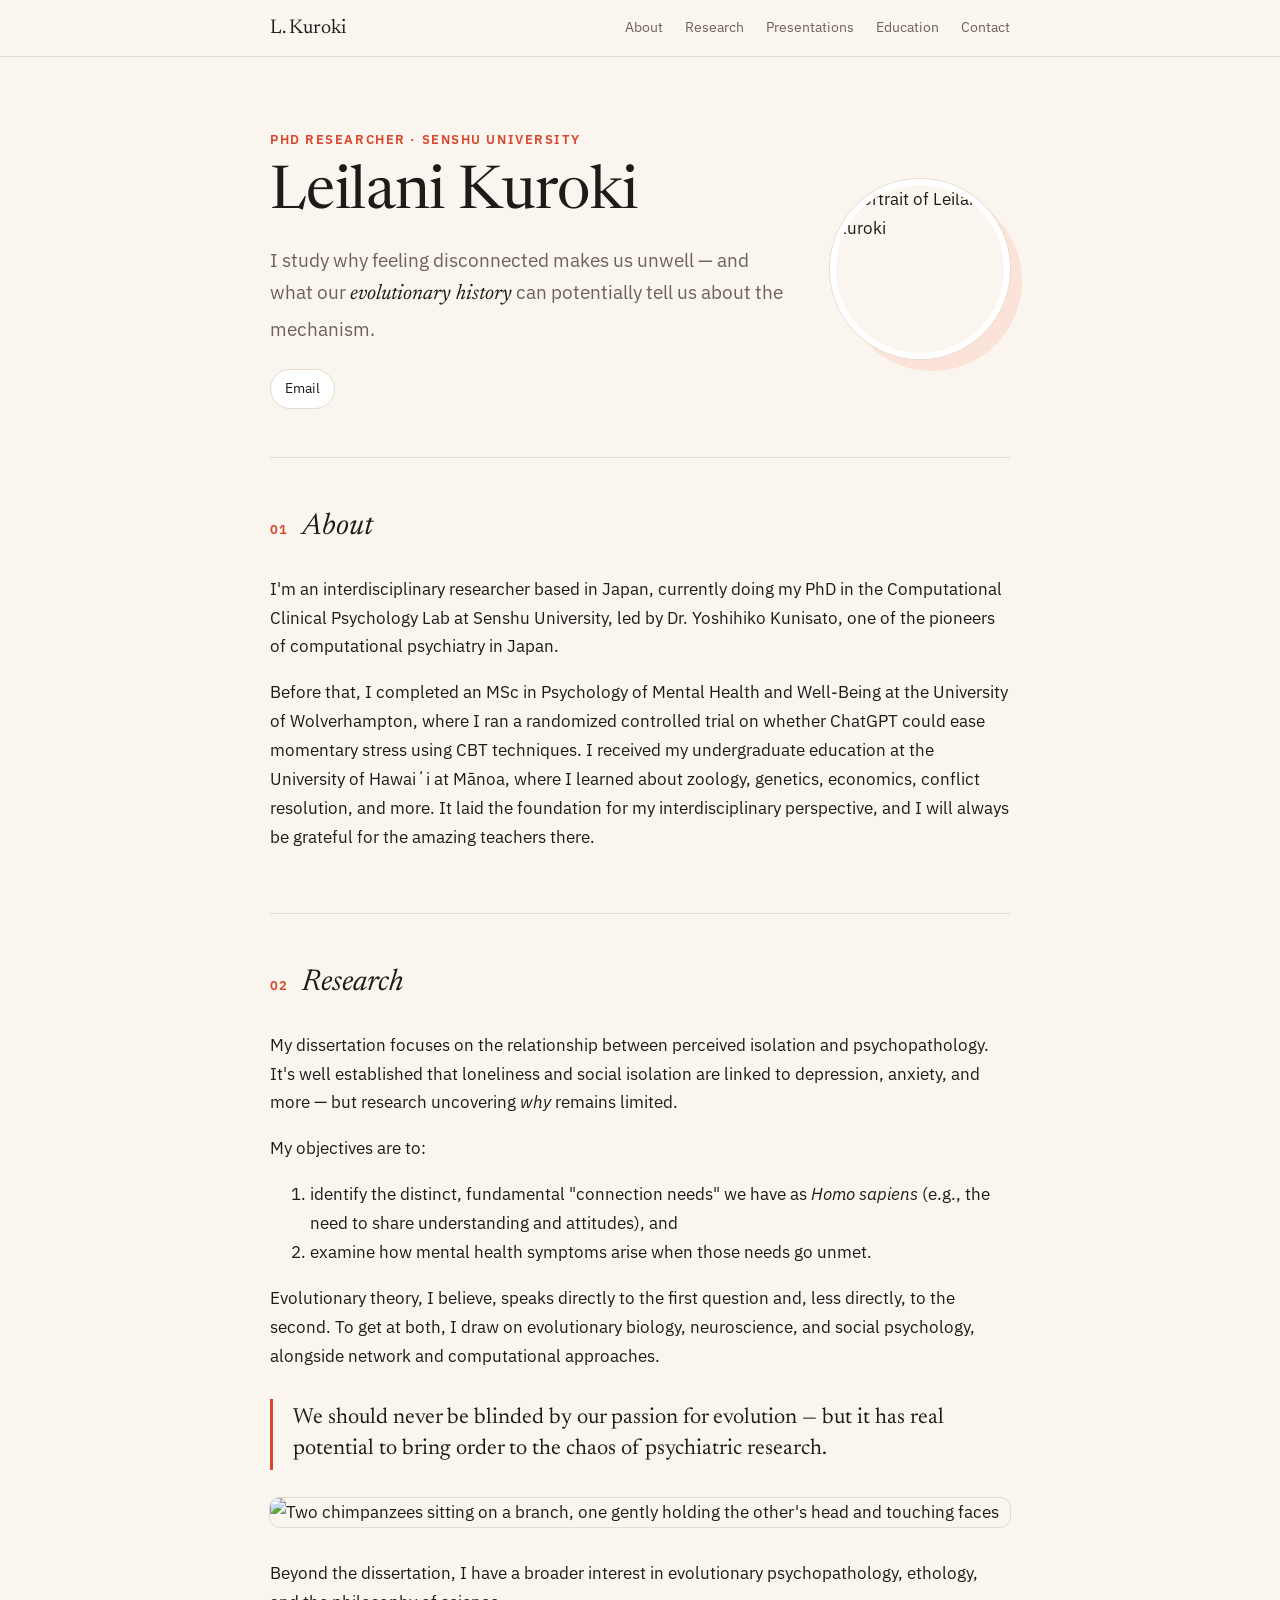
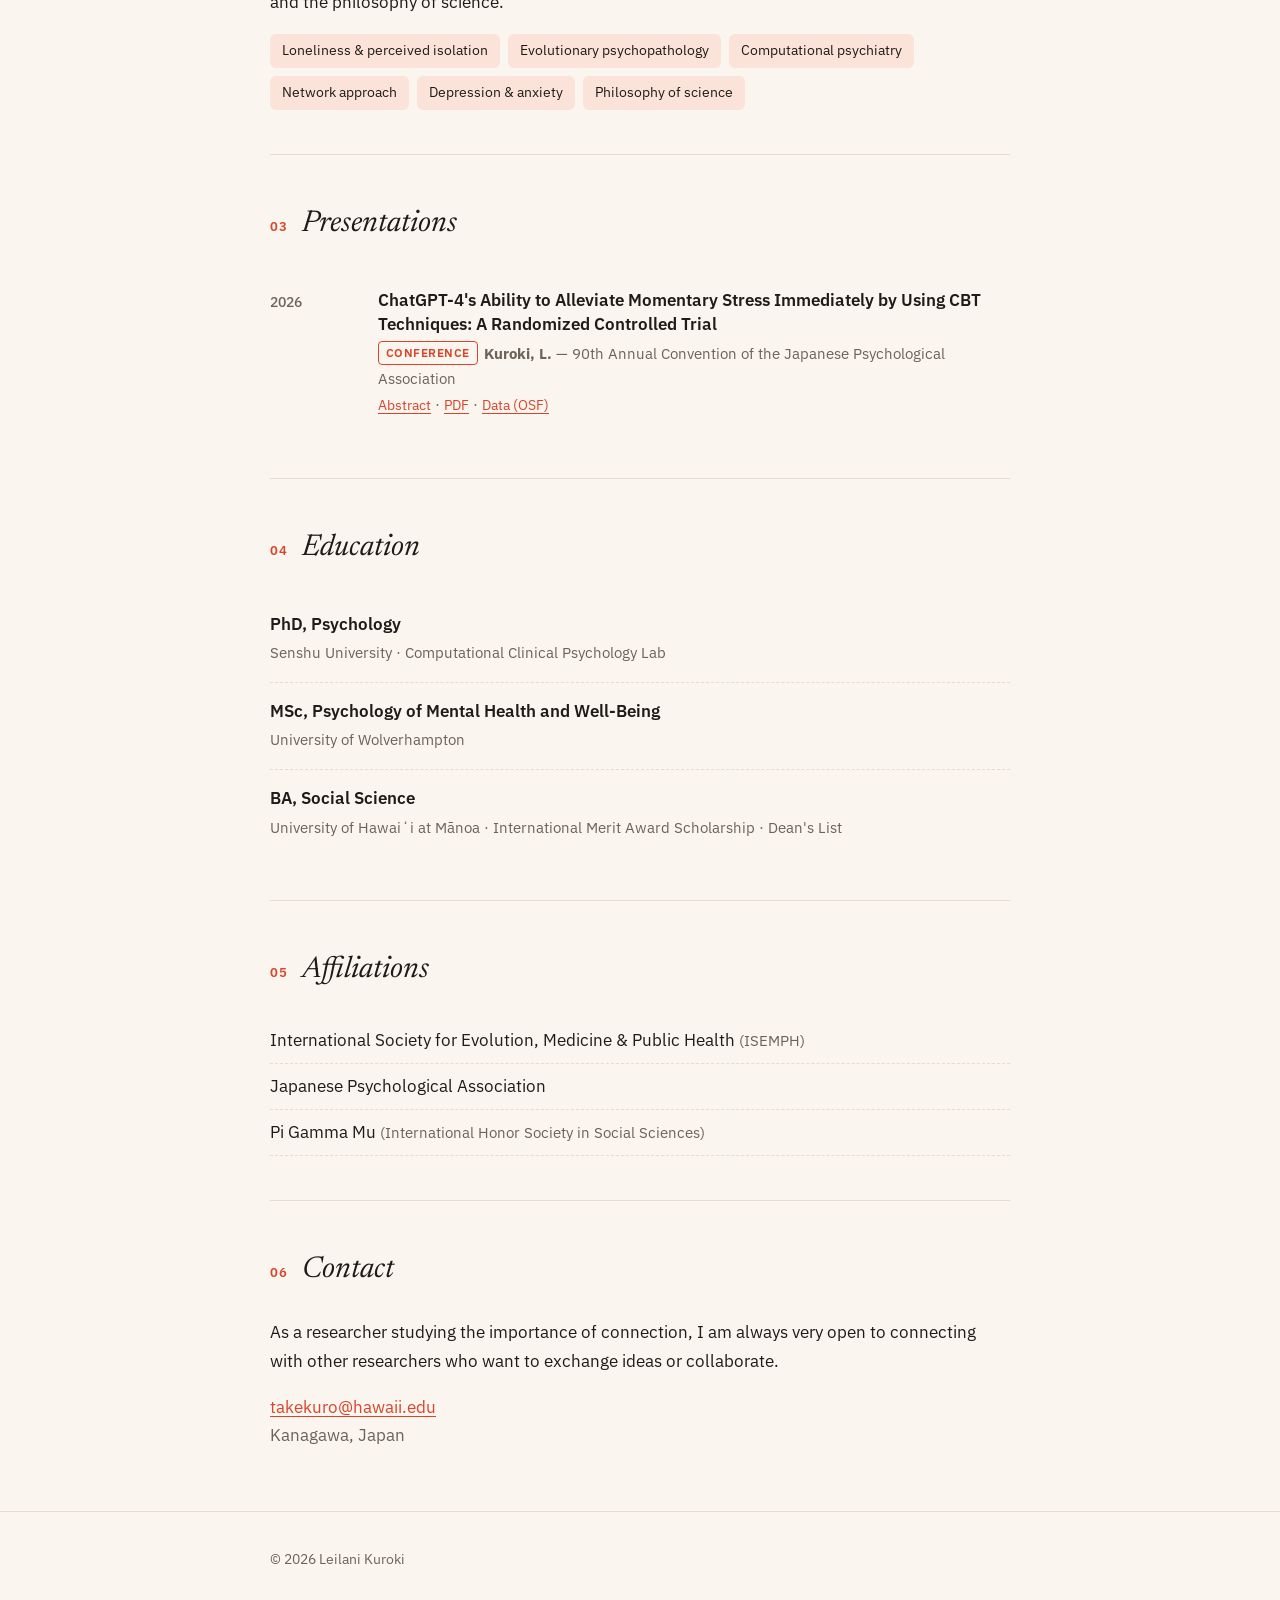
==== index.html @ a98e3aec "Add files via upload" ====
<!doctype html>
<html lang="en">
<head>
<meta charset="utf-8">
<meta name="viewport" content="width=device-width, initial-scale=1">
<title>Leilani Kuroki</title>
<meta name="description" content="Leilani Kuroki — PhD student in computational clinical psychology at Senshu University, researching perceived isolation, psychopathology, and evolutionary psychiatry.">
<link rel="preconnect" href="https://fonts.googleapis.com">
<link rel="preconnect" href="https://fonts.gstatic.com" crossorigin>
<link href="https://fonts.googleapis.com/css2?family=Newsreader:ital,opsz,wght@0,6..72,400;0,6..72,500;1,6..72,400&family=IBM+Plex+Sans:wght@400;500;600&display=swap" rel="stylesheet">
<style>
  /* =========================================================
     COLORS — change these to restyle the whole site
     ========================================================= */
  :root {
    --paper: #faf6ef;
    --ink: #1f1b18;
    --muted: #6b625a;
    --line: #e4dccf;
    --accent: #d9442a;        /* vermilion, borrowed from your CV */
    --accent-soft: #fbe3d9;
    --card: #ffffff;
  }
  @media (prefers-color-scheme: dark) {
    :root {
      --paper: #171412;
      --ink: #efe8de;
      --muted: #a89e93;
      --line: #322b26;
      --accent: #ff7a5c;
      --accent-soft: #3a211b;
      --card: #1f1b18;
    }
  }

  * { box-sizing: border-box; }
  html { scroll-behavior: smooth; }
  body {
    margin: 0;
    background: var(--paper);
    color: var(--ink);
    font: 400 17px/1.7 "IBM Plex Sans", system-ui, sans-serif;
    -webkit-font-smoothing: antialiased;
  }
  a { color: var(--accent); text-decoration-thickness: 1px; text-underline-offset: 3px; }
  a:hover { text-decoration-thickness: 2px; }

  .wrap { max-width: 780px; margin: 0 auto; padding: 0 20px; }

  /* ---------- top nav ---------- */
  nav {
    position: sticky; top: 0; z-index: 10;
    background: color-mix(in srgb, var(--paper) 88%, transparent);
    backdrop-filter: blur(8px);
    border-bottom: 1px solid var(--line);
  }
  nav .wrap { display: flex; justify-content: space-between; align-items: center; height: 56px; }
  nav .mark { font-family: "Newsreader", serif; font-size: 20px; color: var(--ink); text-decoration: none; }
  nav ul { list-style: none; display: flex; gap: 22px; margin: 0; padding: 0; font-size: 14px; }
  nav ul a { color: var(--muted); text-decoration: none; }
  nav ul a:hover { color: var(--accent); }
  @media (max-width: 560px) { nav ul { display: none; } }

  /* ---------- hero ---------- */
  header.hero { padding: 72px 0 48px; }
  .hero-grid { display: grid; grid-template-columns: 1fr 180px; gap: 40px; align-items: center; }
  .eyebrow {
    font-size: 13px; letter-spacing: .12em; text-transform: uppercase;
    color: var(--accent); font-weight: 600; margin: 0 0 12px;
  }
  h1 {
    font-family: "Newsreader", serif; font-weight: 400;
    font-size: clamp(40px, 7vw, 60px); line-height: 1.05; margin: 0 0 18px;
    letter-spacing: -.01em;
  }
  .lede { font-size: 19px; color: var(--muted); margin: 0 0 24px; max-width: 34em; }
  .lede em { font-family: "Newsreader", serif; font-size: 1.12em; color: var(--ink); }
  .photo {
    width: 180px; height: 180px; border-radius: 50%; object-fit: cover; object-position: center 30%;
    border: 6px solid var(--card);
    box-shadow: 0 0 0 1px var(--line), 12px 12px 0 var(--accent-soft);
  }
  .links { display: flex; flex-wrap: wrap; gap: 10px; }
  .pill {
    display: inline-block; padding: 7px 14px; border: 1px solid var(--line); border-radius: 999px;
    font-size: 14px; color: var(--ink); text-decoration: none; background: var(--card);
  }
  .pill:hover { border-color: var(--accent); color: var(--accent); }
  @media (max-width: 640px) {
    header.hero { padding: 44px 0 32px; }
    .hero-grid { grid-template-columns: 1fr; gap: 24px; }
    .photo { order: -1; width: 130px; height: 130px; }
  }

  /* ---------- sections ---------- */
  section { padding: 44px 0; border-top: 1px solid var(--line); }
  h2 {
    font-family: "Newsreader", serif; font-weight: 400; font-style: italic;
    font-size: 30px; margin: 0 0 22px; display: flex; align-items: baseline; gap: 14px;
  }
  h2 .num { font-family: "IBM Plex Sans", sans-serif; font-style: normal; font-size: 13px; color: var(--accent); font-weight: 600; letter-spacing: .08em; }
  p { margin: 0 0 1em; }

  .pull {
    font-family: "Newsreader", serif; font-size: 22px; line-height: 1.45;
    border-left: 3px solid var(--accent); padding: 4px 0 4px 20px; margin: 28px 0;
  }

  .photo-wide { margin: 8px 0 32px; }
  .photo-wide img { display: block; width: 100%; height: auto; border-radius: 10px; box-shadow: 0 0 0 1px var(--line); }

  /* interests */
  .tags { display: flex; flex-wrap: wrap; gap: 8px; margin-top: 8px; }
  .tag { background: var(--accent-soft); color: var(--ink); font-size: 14px; padding: 5px 12px; border-radius: 6px; }

  /* entries (pubs, education) */
  .entry { display: grid; grid-template-columns: 90px 1fr; gap: 18px; padding: 16px 0; }
  .entry + .entry { border-top: 1px dashed var(--line); }
  .entry .year { font-size: 14px; color: var(--muted); font-weight: 500; padding-top: 3px; }
  .entry h3 { font-size: 17px; font-weight: 600; margin: 0 0 4px; line-height: 1.45; }
  .entry .meta { color: var(--muted); font-size: 15px; margin: 0; }
  .entry .meta a { font-size: 14px; }
  .badge { display: inline-block; font-size: 12px; font-weight: 600; letter-spacing: .04em; text-transform: uppercase;
           color: var(--accent); border: 1px solid var(--accent); border-radius: 4px; padding: 1px 7px; margin-right: 6px; vertical-align: 2px; }
  .entry.no-year { grid-template-columns: 1fr; }
  @media (max-width: 560px) { .entry { grid-template-columns: 1fr; gap: 2px; } }

  .two-col { display: grid; grid-template-columns: 1fr 1fr; gap: 32px; }
  @media (max-width: 640px) { .two-col { grid-template-columns: 1fr; gap: 0; } }
  .plain { list-style: none; padding: 0; margin: 0; }
  .plain li { padding: 8px 0; border-bottom: 1px dashed var(--line); }
  .plain li span { color: var(--muted); font-size: 15px; }

  footer { padding: 36px 0 56px; color: var(--muted); font-size: 14px; border-top: 1px solid var(--line); }
</style>
</head>
<body>

<nav>
  <div class="wrap">
    <a class="mark" href="#">L. Kuroki</a>
    <ul>
      <li><a href="#about">About</a></li>
      <li><a href="#research">Research</a></li>
      <li><a href="#presentations">Presentations</a></li>
      <li><a href="#education">Education</a></li>
      <li><a href="#contact">Contact</a></li>
    </ul>
  </div>
</nav>

<!-- ======================= HERO ======================= -->
<header class="hero">
  <div class="wrap hero-grid">
    <div>
      <p class="eyebrow">PhD Researcher · Senshu University</p>
      <h1>Leilani Kuroki</h1>
      <p class="lede">I study why feeling disconnected makes us unwell — and what our <em>evolutionary history</em> can potentially tell us about the mechanism.</p>
      <div class="links">
        <a class="pill" href="mailto:takekuro@hawaii.edu">Email</a>
        <!-- Add more later by copying a line like this:
        <a class="pill" href="https://orcid.org/0000-0000-0000-0000">ORCID</a>
        <a class="pill" href="https://researchmap.jp/YOUR-ID">researchmap</a>
        -->
      </div>
    </div>
    <img class="photo" src="photo.jpg" alt="Portrait of Leilani Kuroki">
  </div>
</header>

<main class="wrap">

<!-- ======================= ABOUT ======================= -->
<section id="about">
  <h2><span class="num">01</span> About</h2>
  <p>I'm an interdisciplinary researcher based in Japan, currently doing my PhD in the Computational Clinical Psychology Lab at Senshu University, led by Dr. Yoshihiko Kunisato, one of the pioneers of computational psychiatry in Japan.</p>
  <p>Before that, I completed an MSc in Psychology of Mental Health and Well-Being at the University of Wolverhampton, where I ran a randomized controlled trial on whether ChatGPT could ease momentary stress using CBT techniques. I received my undergraduate education at the University of Hawaiʻi at Mānoa, where I learned about zoology, genetics, economics, conflict resolution, and more. It laid the foundation for my interdisciplinary perspective, and I will always be grateful for the amazing teachers there.</p>
</section>

<!-- ======================= RESEARCH ======================= -->
<section id="research">
  <h2><span class="num">02</span> Research</h2>
  <p>My dissertation focuses on the relationship between perceived isolation and psychopathology. It's well established that loneliness and social isolation are linked to depression, anxiety, and more — but research uncovering <em>why</em> remains limited.</p>
  <p>My objectives are to:</p>
  <ol>
    <li>identify the distinct, fundamental "connection needs" we have as <i>Homo sapiens</i> (e.g., the need to share understanding and attitudes), and</li>
    <li>examine how mental health symptoms arise when those needs go unmet.</li>
  </ol>
  <p>Evolutionary theory, I believe, speaks directly to the first question and, less directly, to the second. To get at both, I draw on evolutionary biology, neuroscience, and social psychology, alongside network and computational approaches.</p>
  <p class="pull">We should never be blinded by our passion for evolution — but it has real potential to bring order to the chaos of psychiatric research.</p>
  <figure class="photo-wide"><img src="chimpanzees.jpg" alt="Two chimpanzees sitting on a branch, one gently holding the other's head and touching faces" loading="lazy"></figure>
  <p>Beyond the dissertation, I have a broader interest in evolutionary psychopathology, ethology, and the philosophy of science.</p>
  <div class="tags">
    <span class="tag">Loneliness &amp; perceived isolation</span>
    <span class="tag">Evolutionary psychopathology</span>
    <span class="tag">Computational psychiatry</span>
    <span class="tag">Network approach</span>
    <span class="tag">Depression &amp; anxiety</span>
    <span class="tag">Philosophy of science</span>
  </div>
</section>

<!-- ======================= PRESENTATIONS ======================= -->
<section id="presentations">
  <h2><span class="num">03</span> Presentations</h2>

  <!-- To add a new one, copy everything from <div class="entry"> to its closing </div> -->
  <div class="entry">
    <div class="year">2026</div>
    <div>
      <h3>ChatGPT-4's Ability to Alleviate Momentary Stress Immediately by Using CBT Techniques: A Randomized Controlled Trial</h3>
      <p class="meta"><span class="badge">Conference</span><strong>Kuroki, L.</strong> — 90th Annual Convention of the Japanese Psychological Association</p>
      <p class="meta">
        <a href="https://pub.confit.atlas.jp/en/event/jpa2026/presentation/VQcXR4tV-46" target="_blank" rel="noopener">Abstract</a> ·
        <a href="kuroki-jpa2026.pdf" target="_blank" rel="noopener">PDF</a> ·
        <a href="https://osf.io/59hv4" target="_blank" rel="noopener">Data (OSF)</a>
      </p>
    </div>
  </div>
</section>

<!-- ======================= EDUCATION ======================= -->
<section id="education">
  <h2><span class="num">04</span> Education</h2>
  <div class="entry no-year">
    <div>
      <h3>PhD, Psychology</h3>
      <p class="meta">Senshu University · Computational Clinical Psychology Lab</p>
    </div>
  </div>
  <div class="entry no-year">
    <div>
      <h3>MSc, Psychology of Mental Health and Well-Being</h3>
      <p class="meta">University of Wolverhampton</p>
    </div>
  </div>
  <div class="entry no-year">
    <div>
      <h3>BA, Social Science</h3>
      <p class="meta">University of Hawaiʻi at Mānoa · International Merit Award Scholarship · Dean's List</p>
    </div>
  </div>
</section>

<!-- ======================= AFFILIATIONS ======================= -->
<section id="affiliations">
  <h2><span class="num">05</span> Affiliations</h2>
  <ul class="plain">
    <li>International Society for Evolution, Medicine &amp; Public Health <span>(ISEMPH)</span></li>
    <li>Japanese Psychological Association</li>
    <li>Pi Gamma Mu <span>(International Honor Society in Social Sciences)</span></li>
  </ul>
</section>

<!-- ======================= CONTACT ======================= -->
<section id="contact">
  <h2><span class="num">06</span> Contact</h2>
  <p>As a researcher studying the importance of connection, I am always very open to connecting with other researchers who want to exchange ideas or collaborate.</p>
  <p><a href="mailto:takekuro@hawaii.edu">takekuro@hawaii.edu</a><br>
  <span style="color:var(--muted)">Kanagawa, Japan</span></p>
</section>

</main>

<footer>
  <div class="wrap">© 2026 Leilani Kuroki</div>
</footer>

</body>
</html>
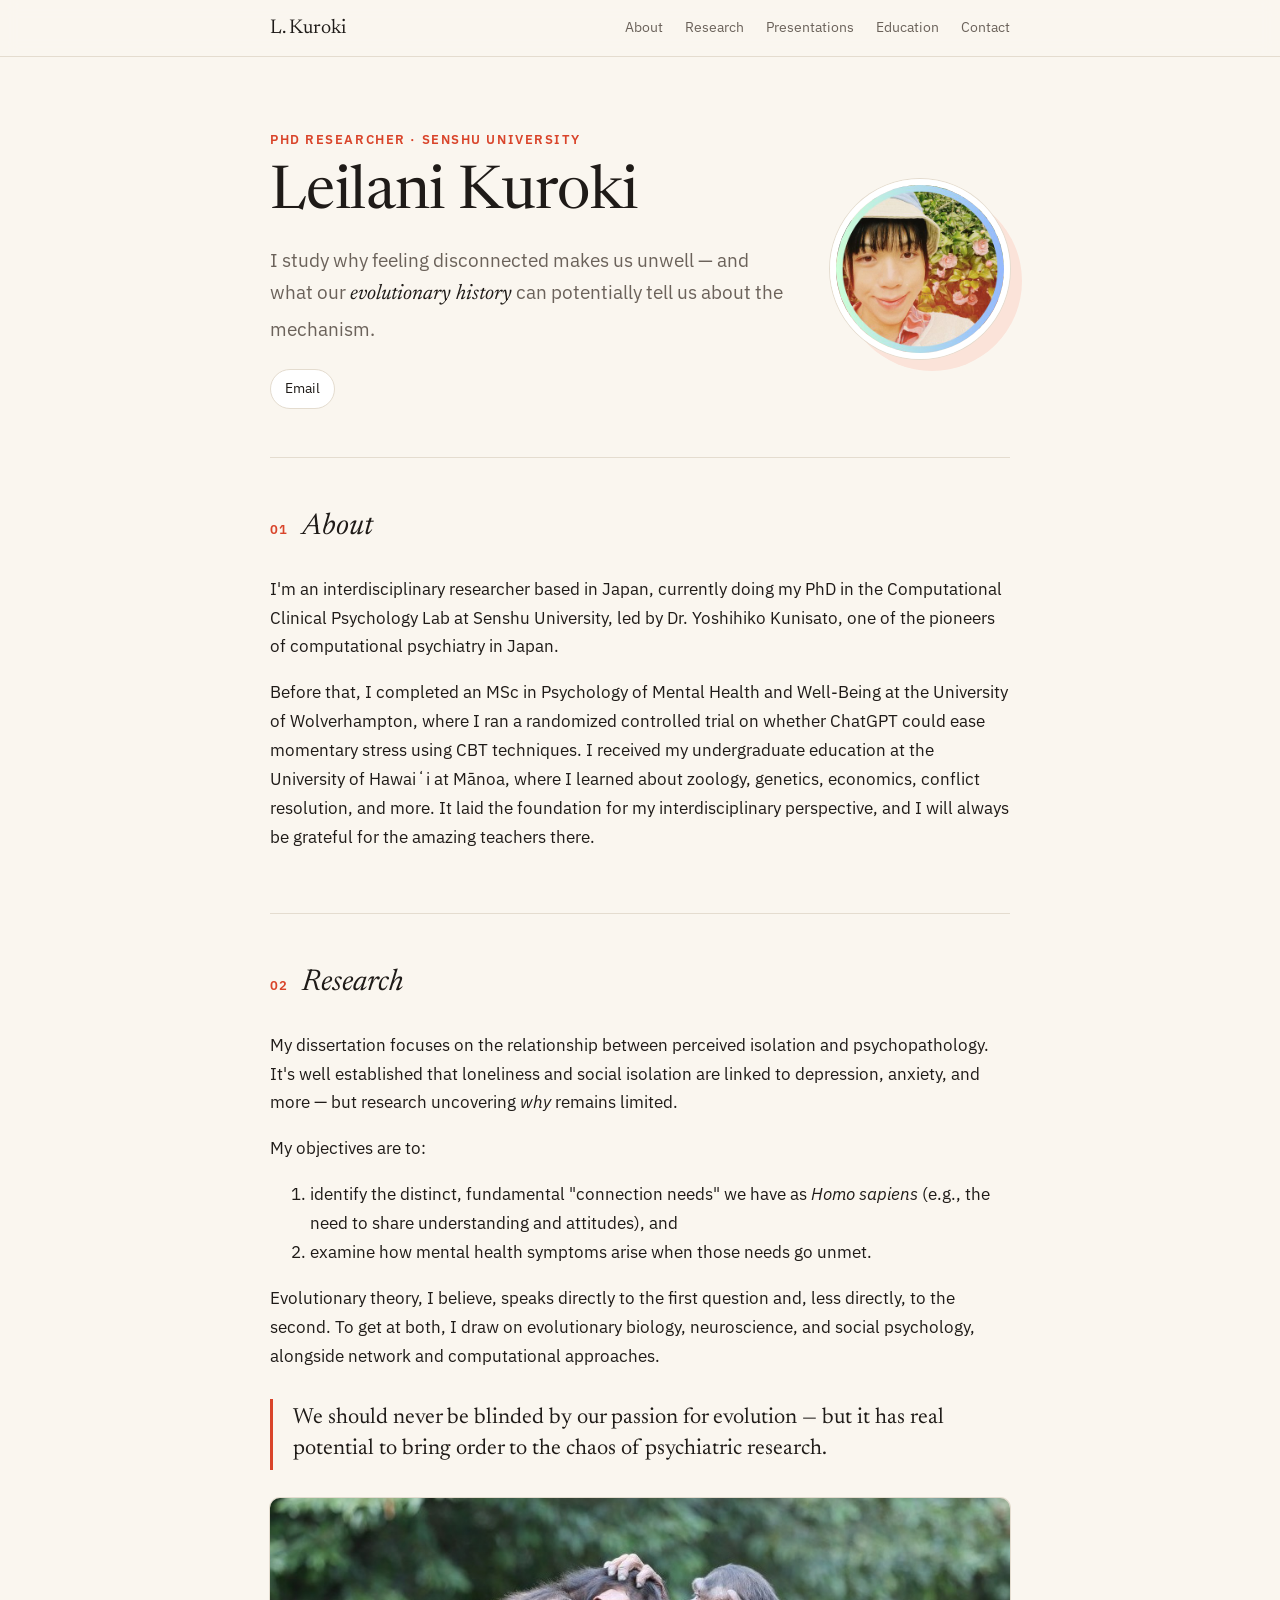
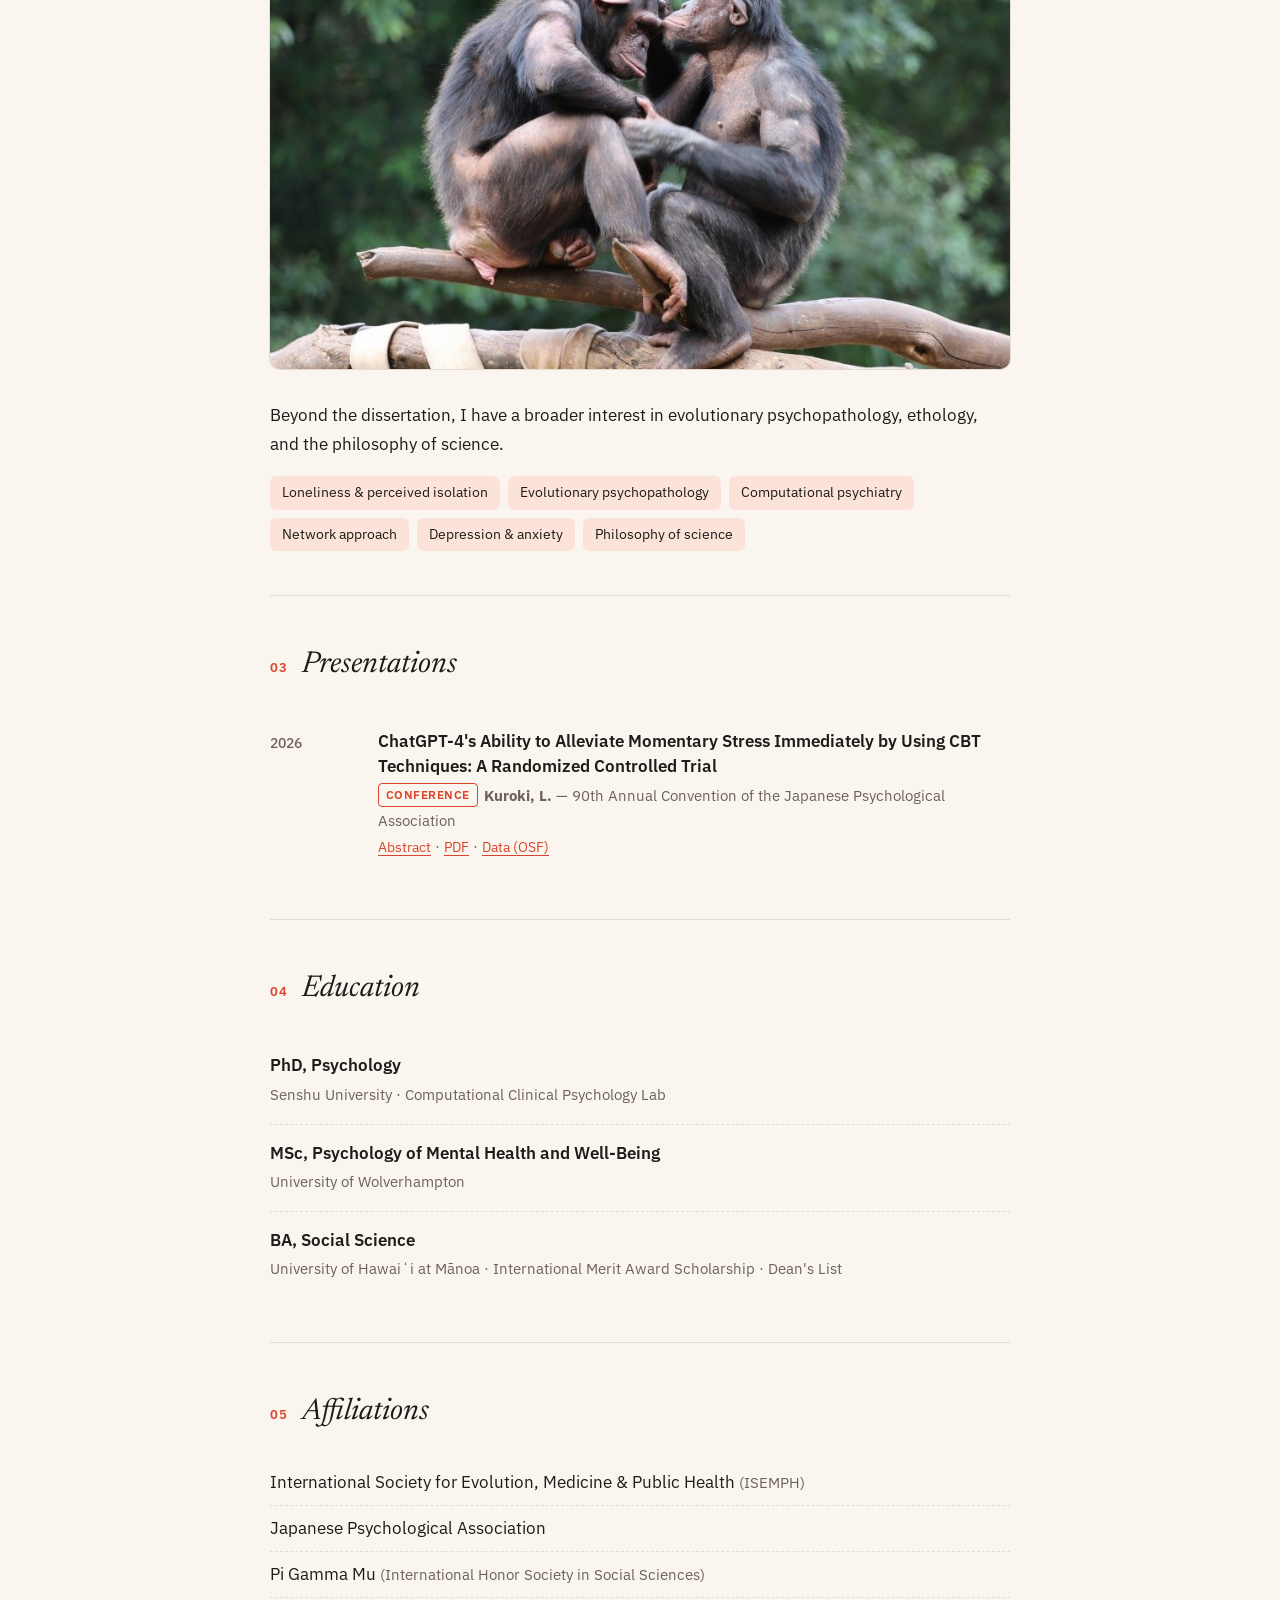
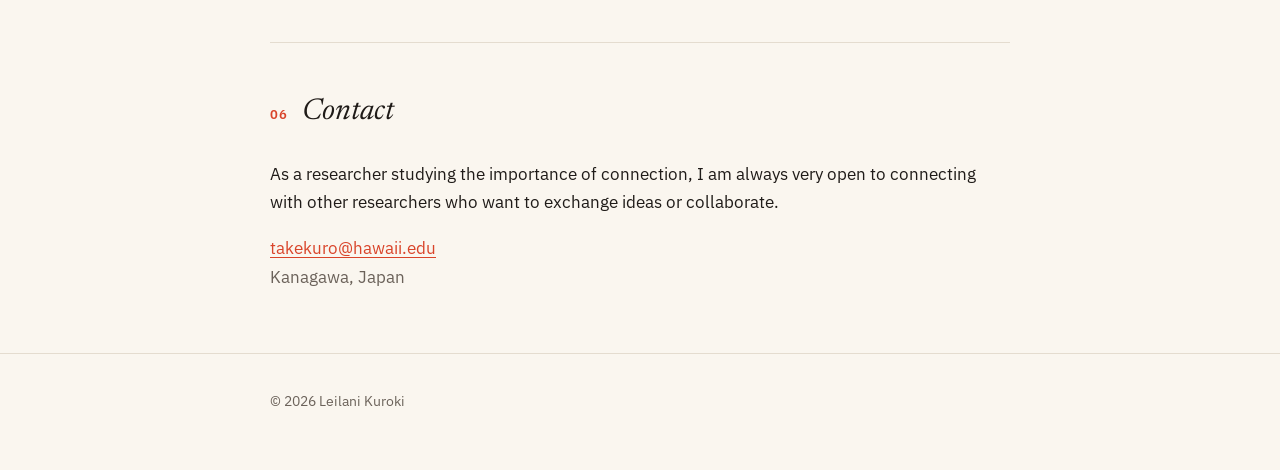
==== commit b6b70210: "Fix missing images: point to chimpanzees.jpeg, shrink headshot to photo.jpg The page referenced chim" ====
--- a/index.html
+++ b/index.html
@@ -188,7 +188,7 @@
   </ol>
   <p>Evolutionary theory, I believe, speaks directly to the first question and, less directly, to the second. To get at both, I draw on evolutionary biology, neuroscience, and social psychology, alongside network and computational approaches.</p>
   <p class="pull">We should never be blinded by our passion for evolution — but it has real potential to bring order to the chaos of psychiatric research.</p>
-  <figure class="photo-wide"><img src="chimpanzees.jpg" alt="Two chimpanzees sitting on a branch, one gently holding the other's head and touching faces" loading="lazy"></figure>
+  <figure class="photo-wide"><img src="chimpanzees.jpeg" alt="Two chimpanzees sitting on a branch, one gently holding the other's head and touching faces" loading="lazy"></figure>
   <p>Beyond the dissertation, I have a broader interest in evolutionary psychopathology, ethology, and the philosophy of science.</p>
   <div class="tags">
     <span class="tag">Loneliness &amp; perceived isolation</span>
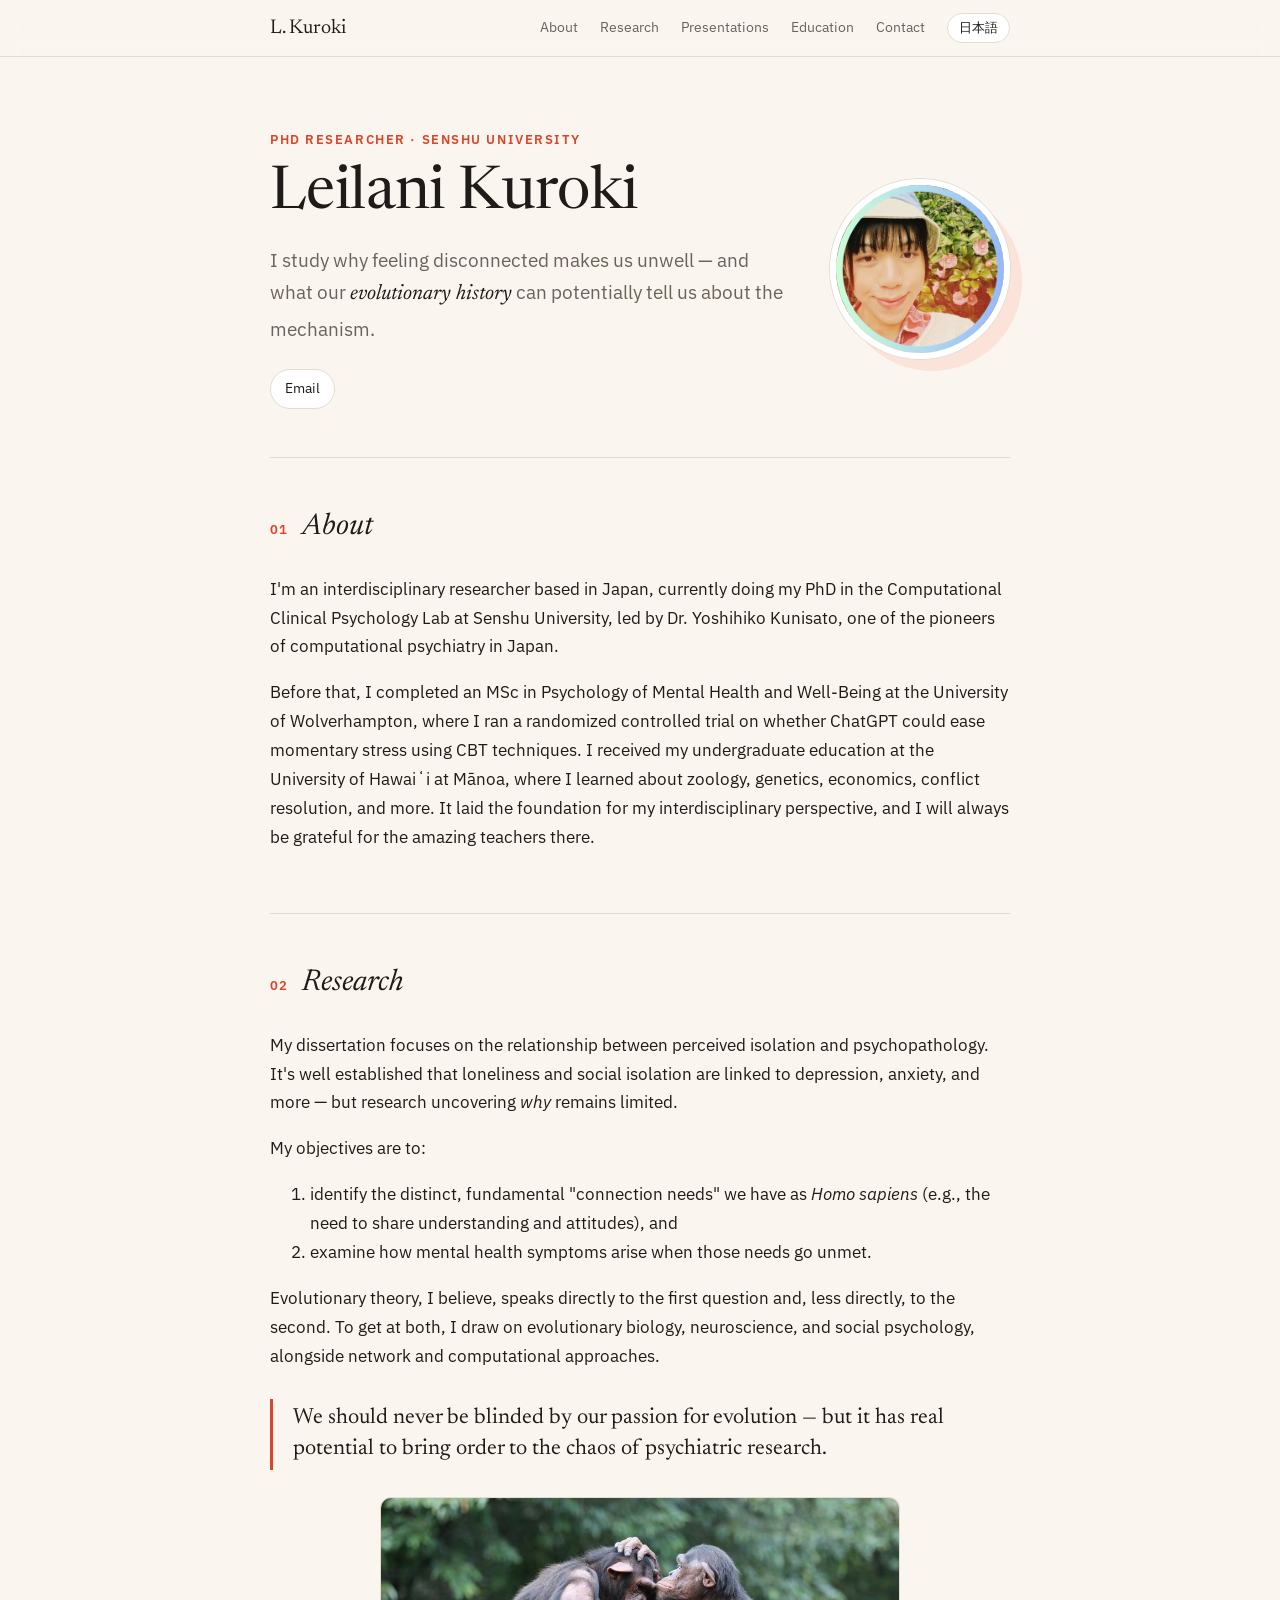
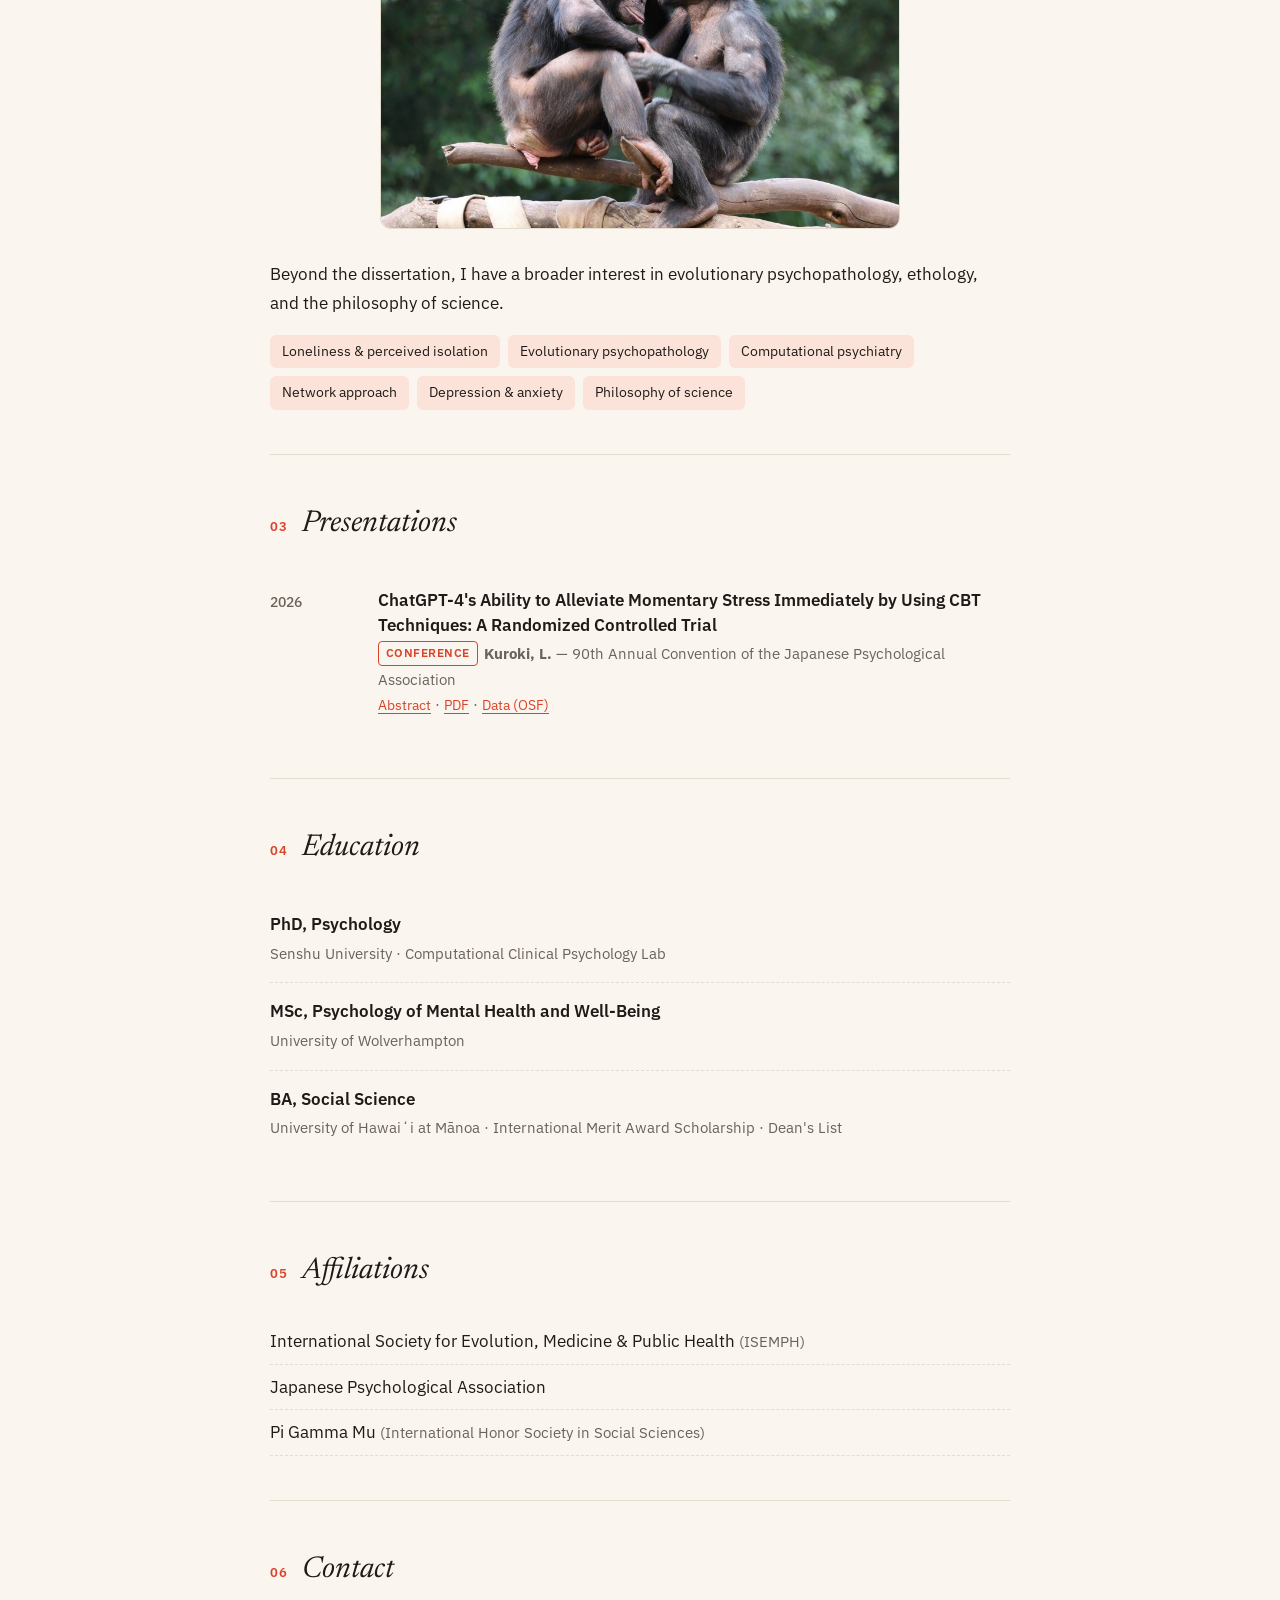
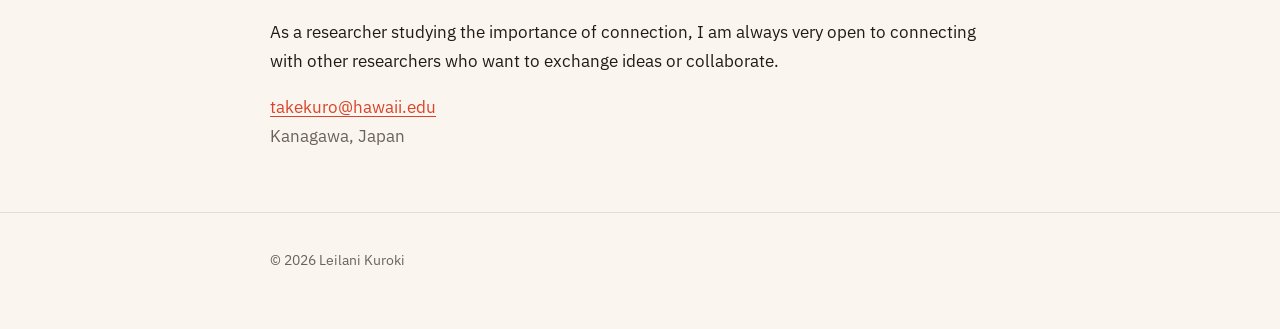
==== commit b6737ecd: "Add Japanese version, shrink chimpanzee photo by 30% - New ja/index.html with Japanese translation; " ====
--- a/index.html
+++ b/index.html
@@ -8,144 +8,25 @@
 <link rel="preconnect" href="https://fonts.googleapis.com">
 <link rel="preconnect" href="https://fonts.gstatic.com" crossorigin>
 <link href="https://fonts.googleapis.com/css2?family=Newsreader:ital,opsz,wght@0,6..72,400;0,6..72,500;1,6..72,400&family=IBM+Plex+Sans:wght@400;500;600&display=swap" rel="stylesheet">
-<style>
-  /* =========================================================
-     COLORS — change these to restyle the whole site
-     ========================================================= */
-  :root {
-    --paper: #faf6ef;
-    --ink: #1f1b18;
-    --muted: #6b625a;
-    --line: #e4dccf;
-    --accent: #d9442a;        /* vermilion, borrowed from your CV */
-    --accent-soft: #fbe3d9;
-    --card: #ffffff;
-  }
-  @media (prefers-color-scheme: dark) {
-    :root {
-      --paper: #171412;
-      --ink: #efe8de;
-      --muted: #a89e93;
-      --line: #322b26;
-      --accent: #ff7a5c;
-      --accent-soft: #3a211b;
-      --card: #1f1b18;
-    }
-  }
-
-  * { box-sizing: border-box; }
-  html { scroll-behavior: smooth; }
-  body {
-    margin: 0;
-    background: var(--paper);
-    color: var(--ink);
-    font: 400 17px/1.7 "IBM Plex Sans", system-ui, sans-serif;
-    -webkit-font-smoothing: antialiased;
-  }
-  a { color: var(--accent); text-decoration-thickness: 1px; text-underline-offset: 3px; }
-  a:hover { text-decoration-thickness: 2px; }
-
-  .wrap { max-width: 780px; margin: 0 auto; padding: 0 20px; }
-
-  /* ---------- top nav ---------- */
-  nav {
-    position: sticky; top: 0; z-index: 10;
-    background: color-mix(in srgb, var(--paper) 88%, transparent);
-    backdrop-filter: blur(8px);
-    border-bottom: 1px solid var(--line);
-  }
-  nav .wrap { display: flex; justify-content: space-between; align-items: center; height: 56px; }
-  nav .mark { font-family: "Newsreader", serif; font-size: 20px; color: var(--ink); text-decoration: none; }
-  nav ul { list-style: none; display: flex; gap: 22px; margin: 0; padding: 0; font-size: 14px; }
-  nav ul a { color: var(--muted); text-decoration: none; }
-  nav ul a:hover { color: var(--accent); }
-  @media (max-width: 560px) { nav ul { display: none; } }
-
-  /* ---------- hero ---------- */
-  header.hero { padding: 72px 0 48px; }
-  .hero-grid { display: grid; grid-template-columns: 1fr 180px; gap: 40px; align-items: center; }
-  .eyebrow {
-    font-size: 13px; letter-spacing: .12em; text-transform: uppercase;
-    color: var(--accent); font-weight: 600; margin: 0 0 12px;
-  }
-  h1 {
-    font-family: "Newsreader", serif; font-weight: 400;
-    font-size: clamp(40px, 7vw, 60px); line-height: 1.05; margin: 0 0 18px;
-    letter-spacing: -.01em;
-  }
-  .lede { font-size: 19px; color: var(--muted); margin: 0 0 24px; max-width: 34em; }
-  .lede em { font-family: "Newsreader", serif; font-size: 1.12em; color: var(--ink); }
-  .photo {
-    width: 180px; height: 180px; border-radius: 50%; object-fit: cover; object-position: center 30%;
-    border: 6px solid var(--card);
-    box-shadow: 0 0 0 1px var(--line), 12px 12px 0 var(--accent-soft);
-  }
-  .links { display: flex; flex-wrap: wrap; gap: 10px; }
-  .pill {
-    display: inline-block; padding: 7px 14px; border: 1px solid var(--line); border-radius: 999px;
-    font-size: 14px; color: var(--ink); text-decoration: none; background: var(--card);
-  }
-  .pill:hover { border-color: var(--accent); color: var(--accent); }
-  @media (max-width: 640px) {
-    header.hero { padding: 44px 0 32px; }
-    .hero-grid { grid-template-columns: 1fr; gap: 24px; }
-    .photo { order: -1; width: 130px; height: 130px; }
-  }
-
-  /* ---------- sections ---------- */
-  section { padding: 44px 0; border-top: 1px solid var(--line); }
-  h2 {
-    font-family: "Newsreader", serif; font-weight: 400; font-style: italic;
-    font-size: 30px; margin: 0 0 22px; display: flex; align-items: baseline; gap: 14px;
-  }
-  h2 .num { font-family: "IBM Plex Sans", sans-serif; font-style: normal; font-size: 13px; color: var(--accent); font-weight: 600; letter-spacing: .08em; }
-  p { margin: 0 0 1em; }
-
-  .pull {
-    font-family: "Newsreader", serif; font-size: 22px; line-height: 1.45;
-    border-left: 3px solid var(--accent); padding: 4px 0 4px 20px; margin: 28px 0;
-  }
-
-  .photo-wide { margin: 8px 0 32px; }
-  .photo-wide img { display: block; width: 100%; height: auto; border-radius: 10px; box-shadow: 0 0 0 1px var(--line); }
-
-  /* interests */
-  .tags { display: flex; flex-wrap: wrap; gap: 8px; margin-top: 8px; }
-  .tag { background: var(--accent-soft); color: var(--ink); font-size: 14px; padding: 5px 12px; border-radius: 6px; }
-
-  /* entries (pubs, education) */
-  .entry { display: grid; grid-template-columns: 90px 1fr; gap: 18px; padding: 16px 0; }
-  .entry + .entry { border-top: 1px dashed var(--line); }
-  .entry .year { font-size: 14px; color: var(--muted); font-weight: 500; padding-top: 3px; }
-  .entry h3 { font-size: 17px; font-weight: 600; margin: 0 0 4px; line-height: 1.45; }
-  .entry .meta { color: var(--muted); font-size: 15px; margin: 0; }
-  .entry .meta a { font-size: 14px; }
-  .badge { display: inline-block; font-size: 12px; font-weight: 600; letter-spacing: .04em; text-transform: uppercase;
-           color: var(--accent); border: 1px solid var(--accent); border-radius: 4px; padding: 1px 7px; margin-right: 6px; vertical-align: 2px; }
-  .entry.no-year { grid-template-columns: 1fr; }
-  @media (max-width: 560px) { .entry { grid-template-columns: 1fr; gap: 2px; } }
-
-  .two-col { display: grid; grid-template-columns: 1fr 1fr; gap: 32px; }
-  @media (max-width: 640px) { .two-col { grid-template-columns: 1fr; gap: 0; } }
-  .plain { list-style: none; padding: 0; margin: 0; }
-  .plain li { padding: 8px 0; border-bottom: 1px dashed var(--line); }
-  .plain li span { color: var(--muted); font-size: 15px; }
-
-  footer { padding: 36px 0 56px; color: var(--muted); font-size: 14px; border-top: 1px solid var(--line); }
-</style>
+<link rel="alternate" hreflang="en" href="https://leikuroki.github.io/">
+<link rel="alternate" hreflang="ja" href="https://leikuroki.github.io/ja/">
+<link rel="stylesheet" href="style.css">
 </head>
 <body>
 
 <nav>
   <div class="wrap">
     <a class="mark" href="#">L. Kuroki</a>
-    <ul>
-      <li><a href="#about">About</a></li>
-      <li><a href="#research">Research</a></li>
-      <li><a href="#presentations">Presentations</a></li>
-      <li><a href="#education">Education</a></li>
-      <li><a href="#contact">Contact</a></li>
-    </ul>
+    <div class="right">
+      <ul>
+        <li><a href="#about">About</a></li>
+        <li><a href="#research">Research</a></li>
+        <li><a href="#presentations">Presentations</a></li>
+        <li><a href="#education">Education</a></li>
+        <li><a href="#contact">Contact</a></li>
+      </ul>
+      <a class="lang" href="ja/" lang="ja">日本語</a>
+    </div>
   </div>
 </nav>
 
--- a/style.css
+++ b/style.css
@@ -0,0 +1,134 @@
+/* =========================================================
+   COLORS — change these to restyle the whole site
+   ========================================================= */
+:root {
+  --paper: #faf6ef;
+  --ink: #1f1b18;
+  --muted: #6b625a;
+  --line: #e4dccf;
+  --accent: #d9442a;        /* vermilion, borrowed from your CV */
+  --accent-soft: #fbe3d9;
+  --card: #ffffff;
+}
+@media (prefers-color-scheme: dark) {
+  :root {
+    --paper: #171412;
+    --ink: #efe8de;
+    --muted: #a89e93;
+    --line: #322b26;
+    --accent: #ff7a5c;
+    --accent-soft: #3a211b;
+    --card: #1f1b18;
+  }
+}
+
+* { box-sizing: border-box; }
+html { scroll-behavior: smooth; }
+body {
+  margin: 0;
+  background: var(--paper);
+  color: var(--ink);
+  font: 400 17px/1.7 "IBM Plex Sans", system-ui, sans-serif;
+  -webkit-font-smoothing: antialiased;
+}
+a { color: var(--accent); text-decoration-thickness: 1px; text-underline-offset: 3px; }
+a:hover { text-decoration-thickness: 2px; }
+
+.wrap { max-width: 780px; margin: 0 auto; padding: 0 20px; }
+
+/* ---------- top nav ---------- */
+nav {
+  position: sticky; top: 0; z-index: 10;
+  background: color-mix(in srgb, var(--paper) 88%, transparent);
+  backdrop-filter: blur(8px);
+  border-bottom: 1px solid var(--line);
+}
+nav .wrap { display: flex; justify-content: space-between; align-items: center; height: 56px; }
+nav .mark { font-family: "Newsreader", serif; font-size: 20px; color: var(--ink); text-decoration: none; }
+nav ul { list-style: none; display: flex; gap: 22px; margin: 0; padding: 0; font-size: 14px; }
+nav ul a { color: var(--muted); text-decoration: none; }
+nav ul a:hover { color: var(--accent); }
+nav .right { display: flex; align-items: center; gap: 22px; }
+.lang { font-size: 13px; color: var(--ink); text-decoration: none; border: 1px solid var(--line); border-radius: 999px; padding: 3px 11px; background: var(--card); }
+.lang:hover { border-color: var(--accent); color: var(--accent); }
+@media (max-width: 560px) { nav ul { display: none; } }
+
+/* ---------- hero ---------- */
+header.hero { padding: 72px 0 48px; }
+.hero-grid { display: grid; grid-template-columns: 1fr 180px; gap: 40px; align-items: center; }
+.eyebrow {
+  font-size: 13px; letter-spacing: .12em; text-transform: uppercase;
+  color: var(--accent); font-weight: 600; margin: 0 0 12px;
+}
+h1 {
+  font-family: "Newsreader", serif; font-weight: 400;
+  font-size: clamp(40px, 7vw, 60px); line-height: 1.05; margin: 0 0 18px;
+  letter-spacing: -.01em;
+}
+.lede { font-size: 19px; color: var(--muted); margin: 0 0 24px; max-width: 34em; }
+.lede em { font-family: "Newsreader", serif; font-size: 1.12em; color: var(--ink); }
+.photo {
+  width: 180px; height: 180px; border-radius: 50%; object-fit: cover; object-position: center 30%;
+  border: 6px solid var(--card);
+  box-shadow: 0 0 0 1px var(--line), 12px 12px 0 var(--accent-soft);
+}
+.links { display: flex; flex-wrap: wrap; gap: 10px; }
+.pill {
+  display: inline-block; padding: 7px 14px; border: 1px solid var(--line); border-radius: 999px;
+  font-size: 14px; color: var(--ink); text-decoration: none; background: var(--card);
+}
+.pill:hover { border-color: var(--accent); color: var(--accent); }
+@media (max-width: 640px) {
+  header.hero { padding: 44px 0 32px; }
+  .hero-grid { grid-template-columns: 1fr; gap: 24px; }
+  .photo { order: -1; width: 130px; height: 130px; }
+}
+
+/* ---------- sections ---------- */
+section { padding: 44px 0; border-top: 1px solid var(--line); }
+h2 {
+  font-family: "Newsreader", serif; font-weight: 400; font-style: italic;
+  font-size: 30px; margin: 0 0 22px; display: flex; align-items: baseline; gap: 14px;
+}
+h2 .num { font-family: "IBM Plex Sans", sans-serif; font-style: normal; font-size: 13px; color: var(--accent); font-weight: 600; letter-spacing: .08em; }
+p { margin: 0 0 1em; }
+
+.pull {
+  font-family: "Newsreader", serif; font-size: 22px; line-height: 1.45;
+  border-left: 3px solid var(--accent); padding: 4px 0 4px 20px; margin: 28px 0;
+}
+
+.photo-wide { margin: 8px 0 32px; }
+.photo-wide img { display: block; width: 70%; margin: 0 auto; height: auto; border-radius: 10px; box-shadow: 0 0 0 1px var(--line); }
+
+/* interests */
+.tags { display: flex; flex-wrap: wrap; gap: 8px; margin-top: 8px; }
+.tag { background: var(--accent-soft); color: var(--ink); font-size: 14px; padding: 5px 12px; border-radius: 6px; }
+
+/* entries (pubs, education) */
+.entry { display: grid; grid-template-columns: 90px 1fr; gap: 18px; padding: 16px 0; }
+.entry + .entry { border-top: 1px dashed var(--line); }
+.entry .year { font-size: 14px; color: var(--muted); font-weight: 500; padding-top: 3px; }
+.entry h3 { font-size: 17px; font-weight: 600; margin: 0 0 4px; line-height: 1.45; }
+.entry .meta { color: var(--muted); font-size: 15px; margin: 0; }
+.entry .meta a { font-size: 14px; }
+.badge { display: inline-block; font-size: 12px; font-weight: 600; letter-spacing: .04em; text-transform: uppercase;
+         color: var(--accent); border: 1px solid var(--accent); border-radius: 4px; padding: 1px 7px; margin-right: 6px; vertical-align: 2px; }
+.entry.no-year { grid-template-columns: 1fr; }
+@media (max-width: 560px) { .entry { grid-template-columns: 1fr; gap: 2px; } }
+
+.two-col { display: grid; grid-template-columns: 1fr 1fr; gap: 32px; }
+@media (max-width: 640px) { .two-col { grid-template-columns: 1fr; gap: 0; } }
+.plain { list-style: none; padding: 0; margin: 0; }
+.plain li { padding: 8px 0; border-bottom: 1px dashed var(--line); }
+.plain li span { color: var(--muted); font-size: 15px; }
+
+footer { padding: 36px 0 56px; color: var(--muted); font-size: 14px; border-top: 1px solid var(--line); }
+
+/* ---------- Japanese page tweaks ---------- */
+html[lang="ja"] body { font-family: "IBM Plex Sans", "IBM Plex Sans JP", system-ui, sans-serif; line-height: 1.85; }
+html[lang="ja"] h1, html[lang="ja"] h2, html[lang="ja"] .pull, html[lang="ja"] .lede em, html[lang="ja"] nav .mark { font-family: "Newsreader", "Noto Serif JP", serif; }
+html[lang="ja"] h2 { font-style: normal; font-size: 26px; }
+html[lang="ja"] .lede em { font-style: normal; font-weight: 500; }
+html[lang="ja"] .pull { font-size: 20px; line-height: 1.7; }
+
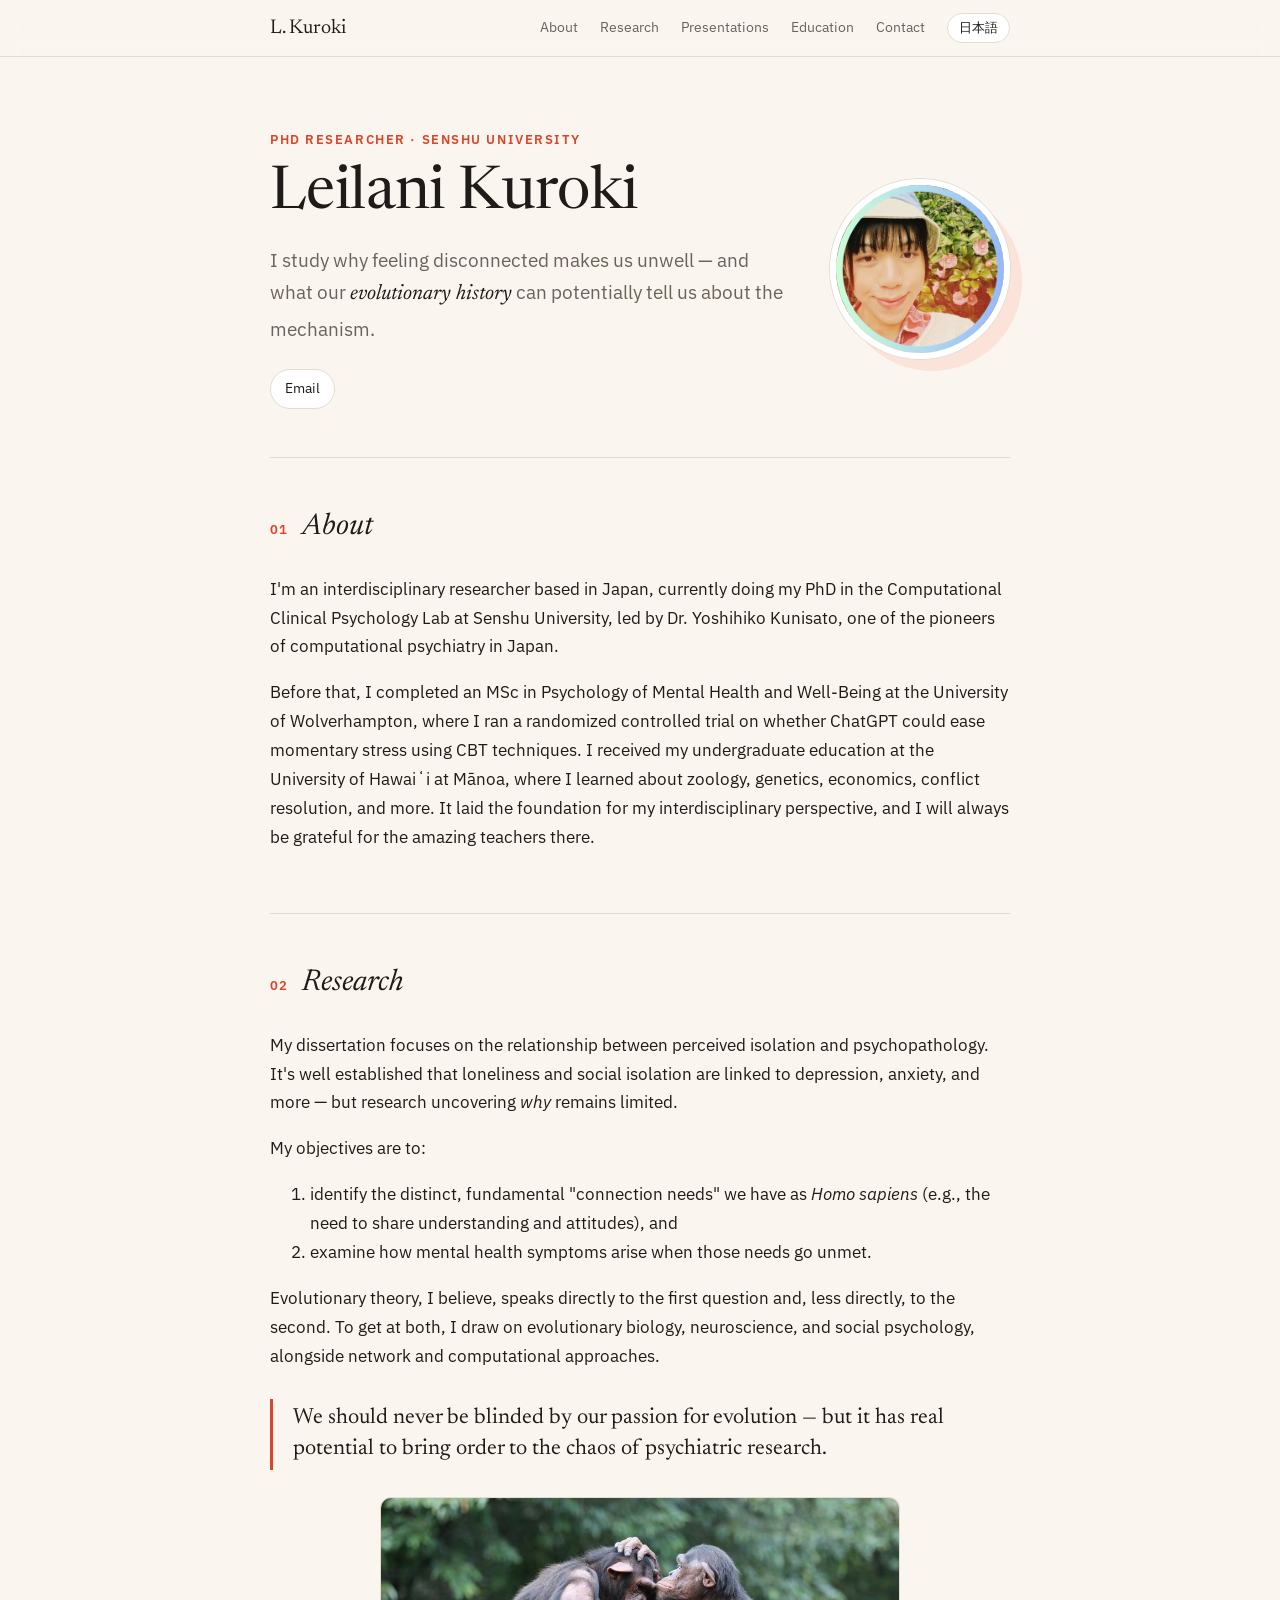
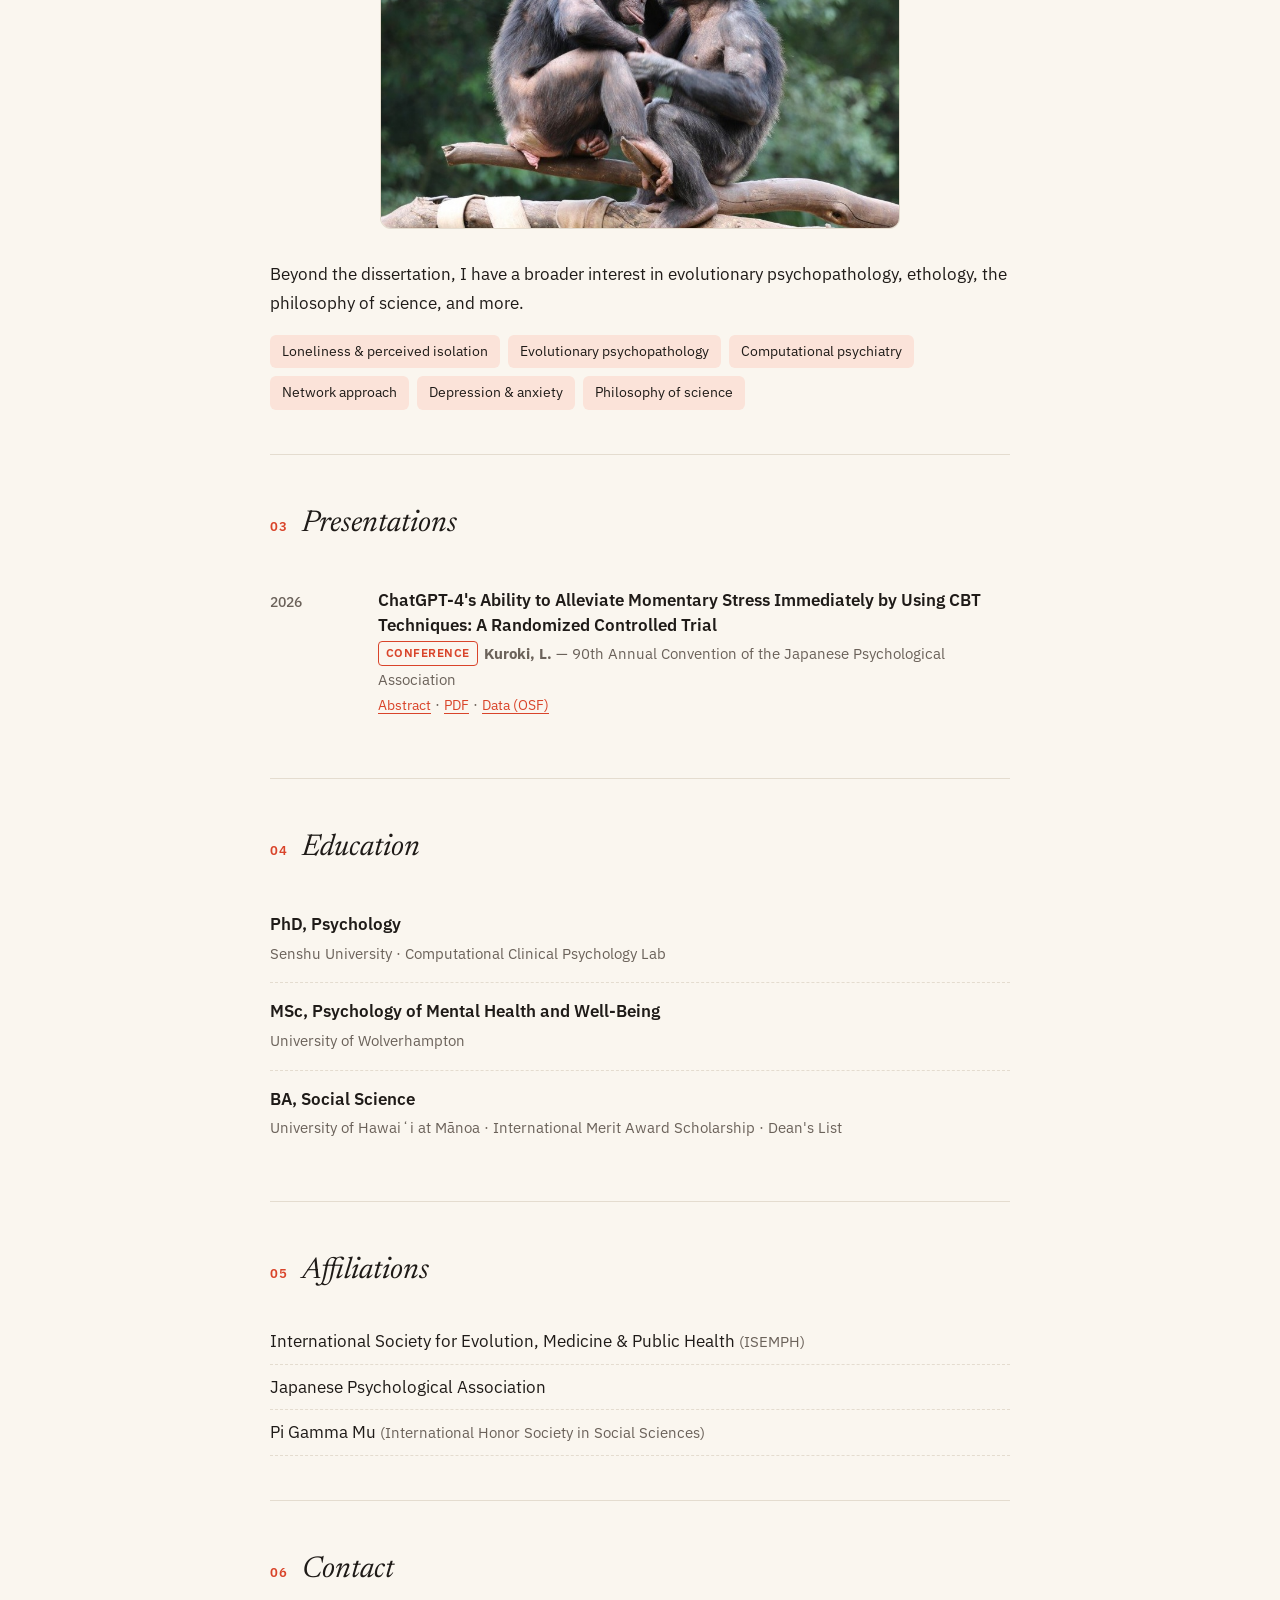
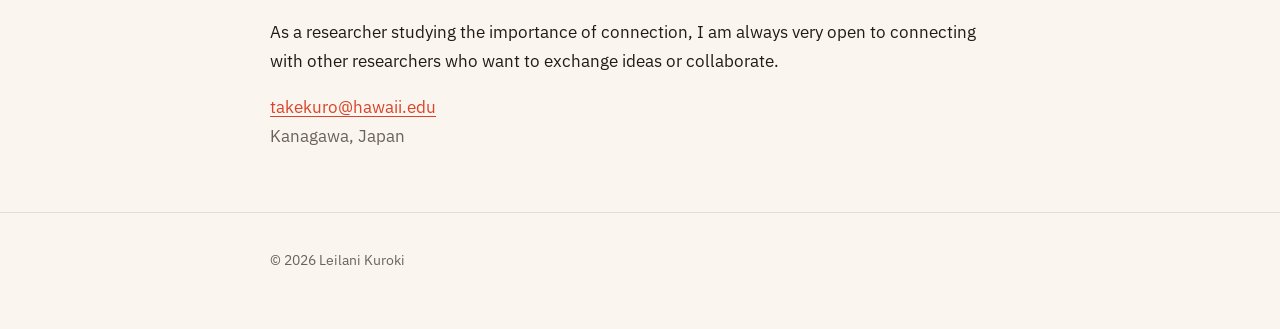
==== commit 243a5765: "Education wording on JP page; 'and more' on interests line (EN/JP) Co-Authored-By: Claude Opus 5.5 <" ====
--- a/index.html
+++ b/index.html
@@ -70,7 +70,7 @@
   <p>Evolutionary theory, I believe, speaks directly to the first question and, less directly, to the second. To get at both, I draw on evolutionary biology, neuroscience, and social psychology, alongside network and computational approaches.</p>
   <p class="pull">We should never be blinded by our passion for evolution — but it has real potential to bring order to the chaos of psychiatric research.</p>
   <figure class="photo-wide"><img src="chimpanzees.jpeg" alt="Two chimpanzees sitting on a branch, one gently holding the other's head and touching faces" loading="lazy"></figure>
-  <p>Beyond the dissertation, I have a broader interest in evolutionary psychopathology, ethology, and the philosophy of science.</p>
+  <p>Beyond the dissertation, I have a broader interest in evolutionary psychopathology, ethology, the philosophy of science, and more.</p>
   <div class="tags">
     <span class="tag">Loneliness &amp; perceived isolation</span>
     <span class="tag">Evolutionary psychopathology</span>
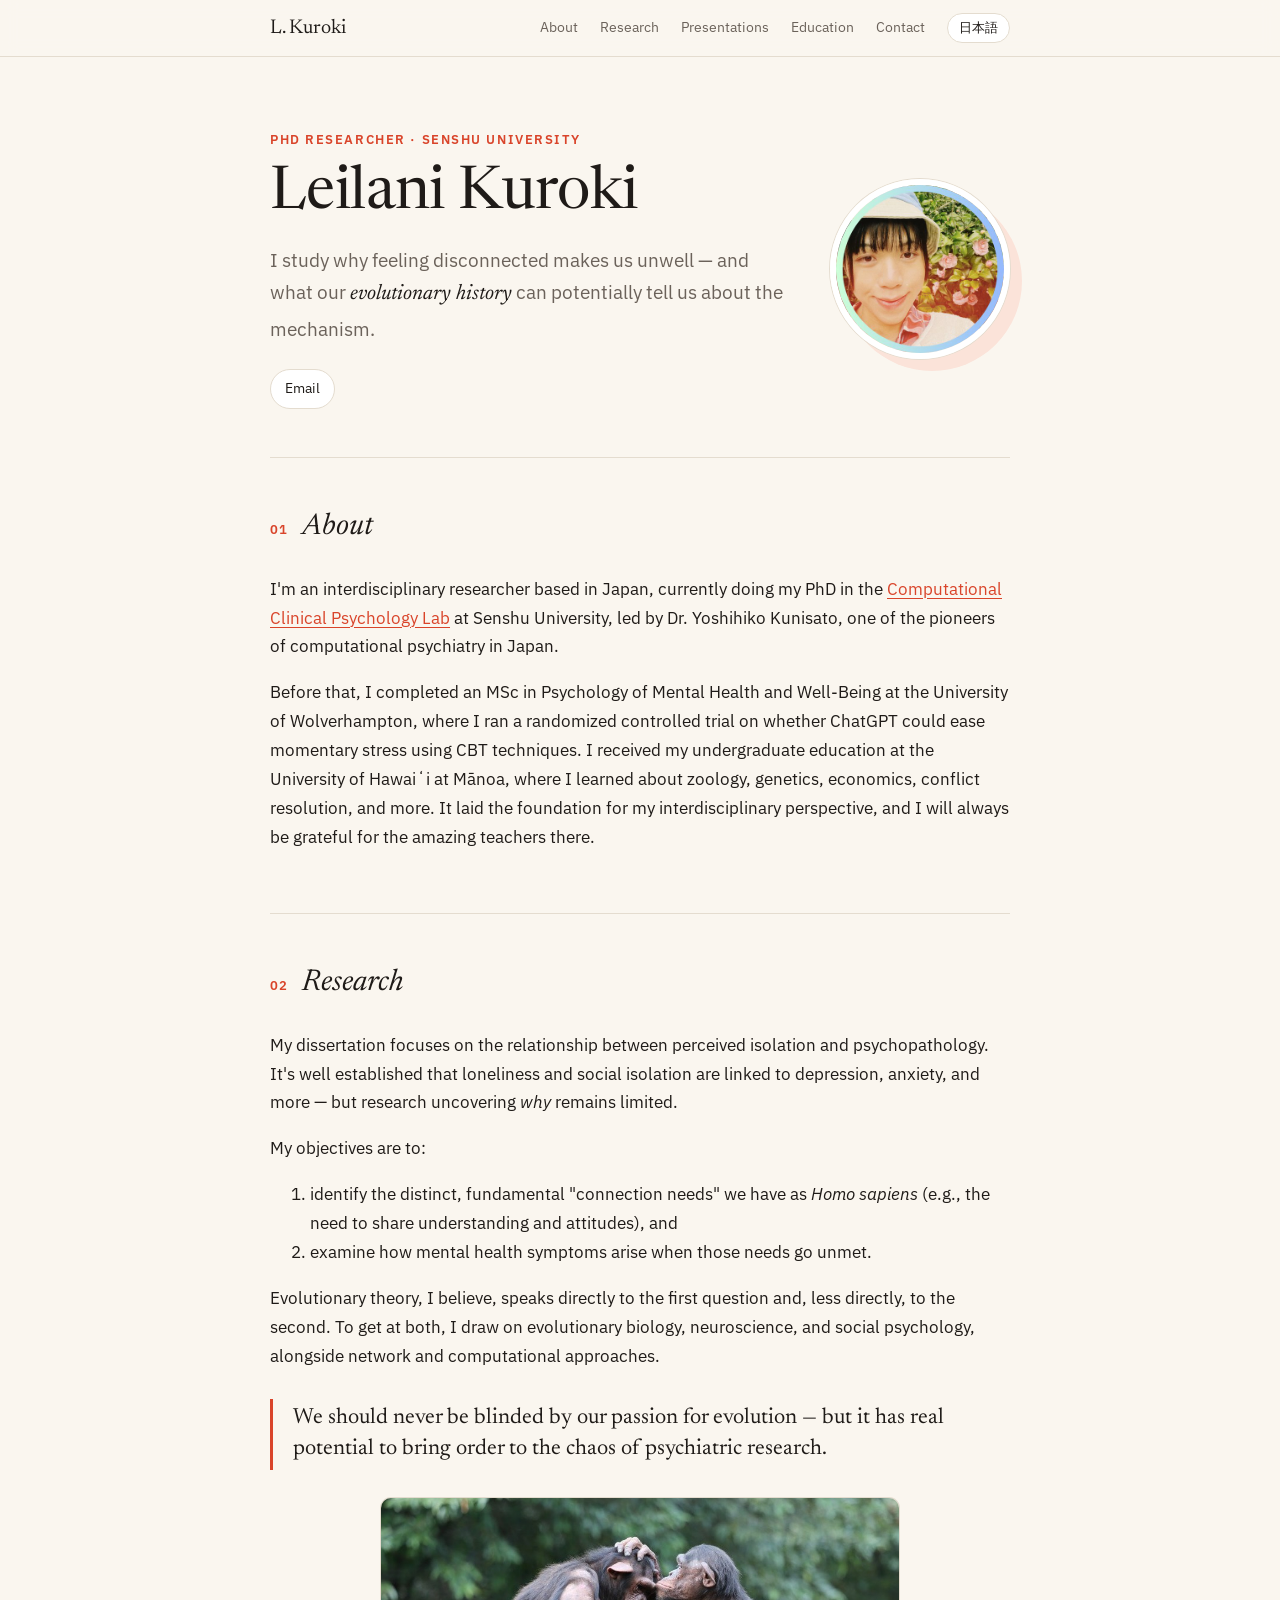
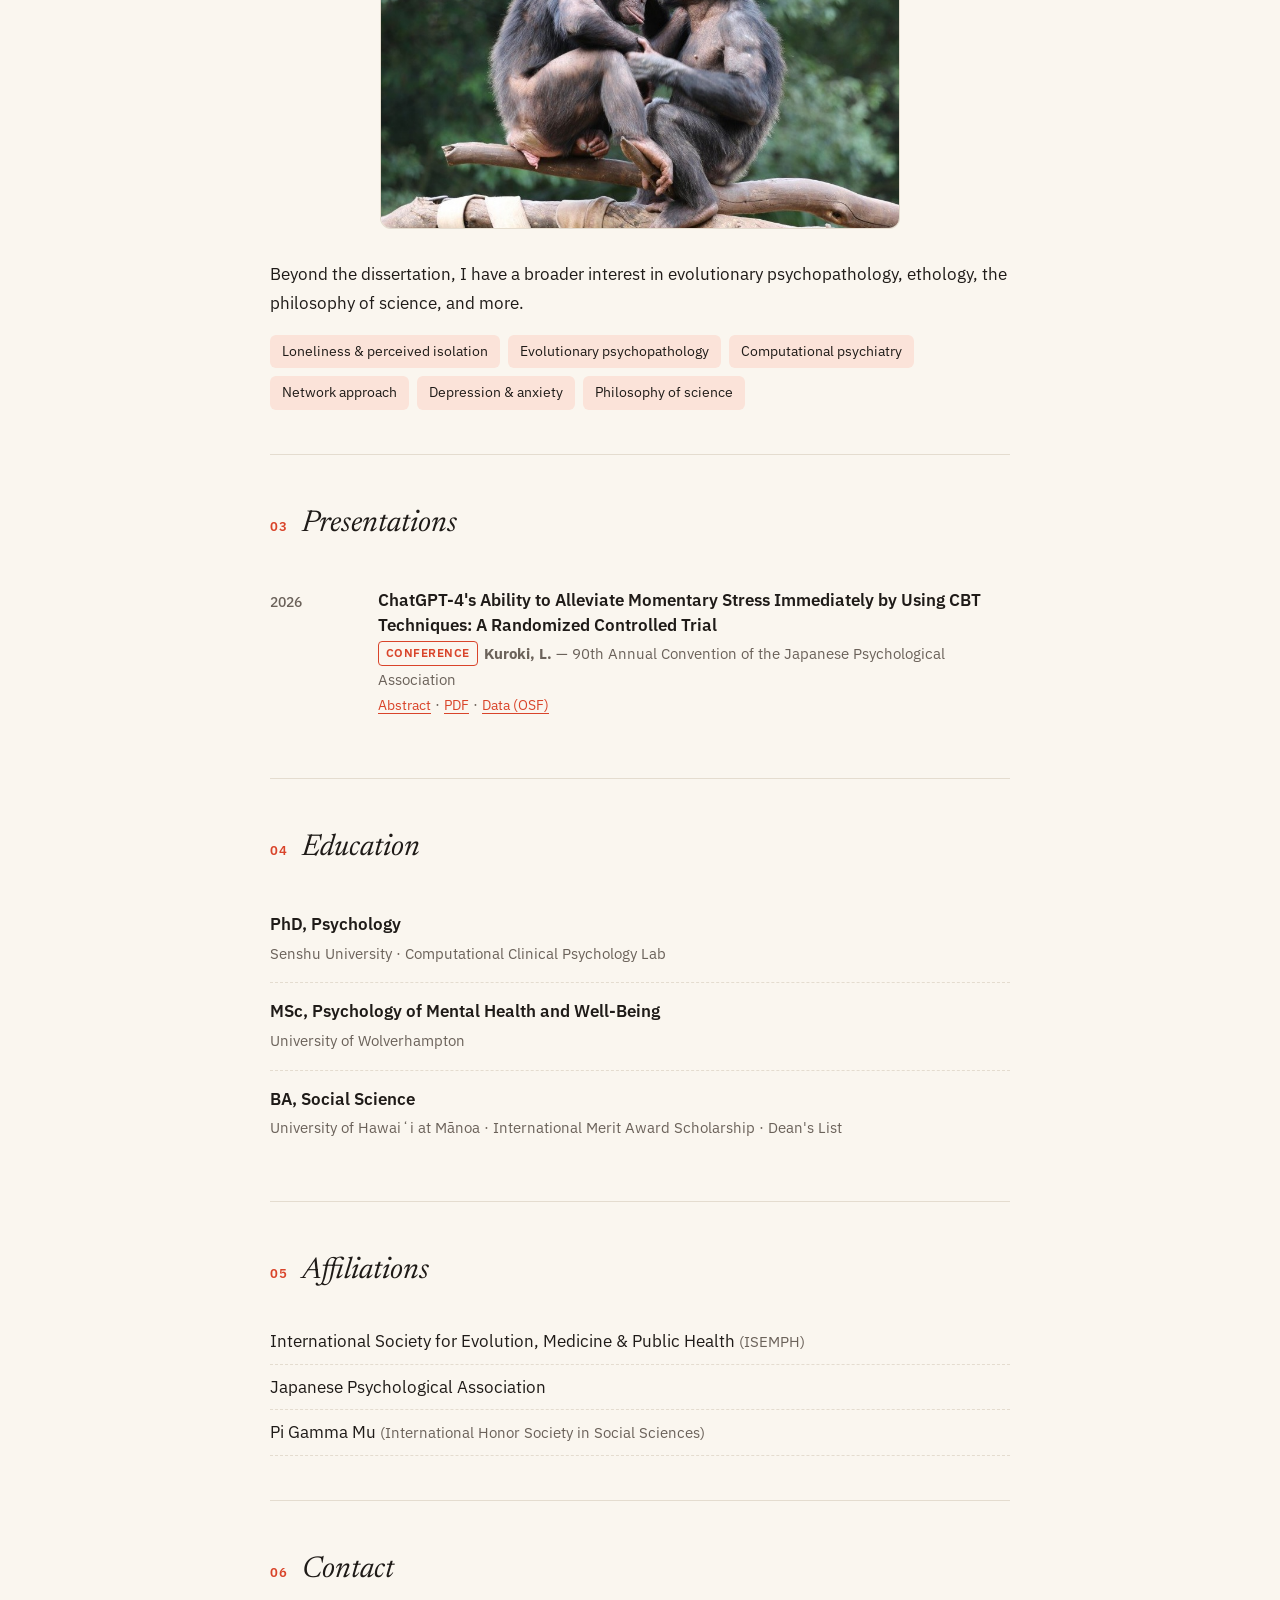
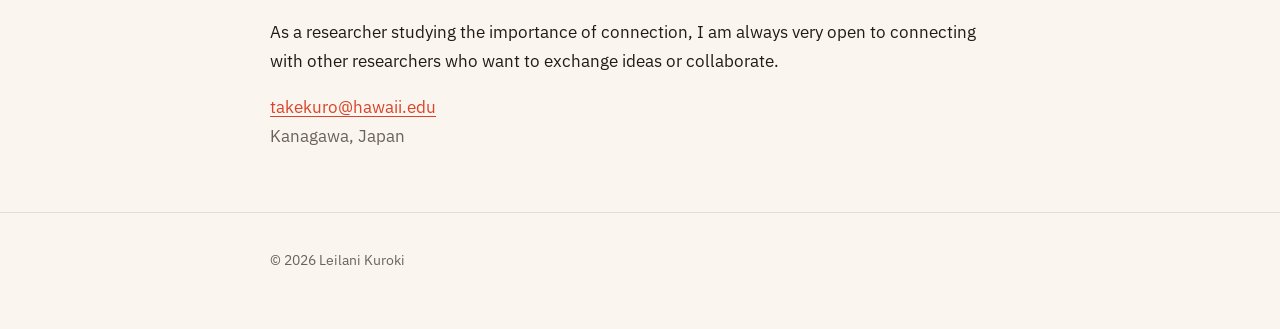
==== commit 5579a015: "Link lab website; JP wording edits Co-Authored-By: Claude Opus 5.5 <noreply@anthropic.com> Claude-Se" ====
--- a/index.html
+++ b/index.html
@@ -54,7 +54,7 @@
 <!-- ======================= ABOUT ======================= -->
 <section id="about">
   <h2><span class="num">01</span> About</h2>
-  <p>I'm an interdisciplinary researcher based in Japan, currently doing my PhD in the Computational Clinical Psychology Lab at Senshu University, led by Dr. Yoshihiko Kunisato, one of the pioneers of computational psychiatry in Japan.</p>
+  <p>I'm an interdisciplinary researcher based in Japan, currently doing my PhD in the <a href="https://coclipsy-lab.github.io/jp/" target="_blank" rel="noopener">Computational Clinical Psychology Lab</a> at Senshu University, led by Dr. Yoshihiko Kunisato, one of the pioneers of computational psychiatry in Japan.</p>
   <p>Before that, I completed an MSc in Psychology of Mental Health and Well-Being at the University of Wolverhampton, where I ran a randomized controlled trial on whether ChatGPT could ease momentary stress using CBT techniques. I received my undergraduate education at the University of Hawaiʻi at Mānoa, where I learned about zoology, genetics, economics, conflict resolution, and more. It laid the foundation for my interdisciplinary perspective, and I will always be grateful for the amazing teachers there.</p>
 </section>
 
